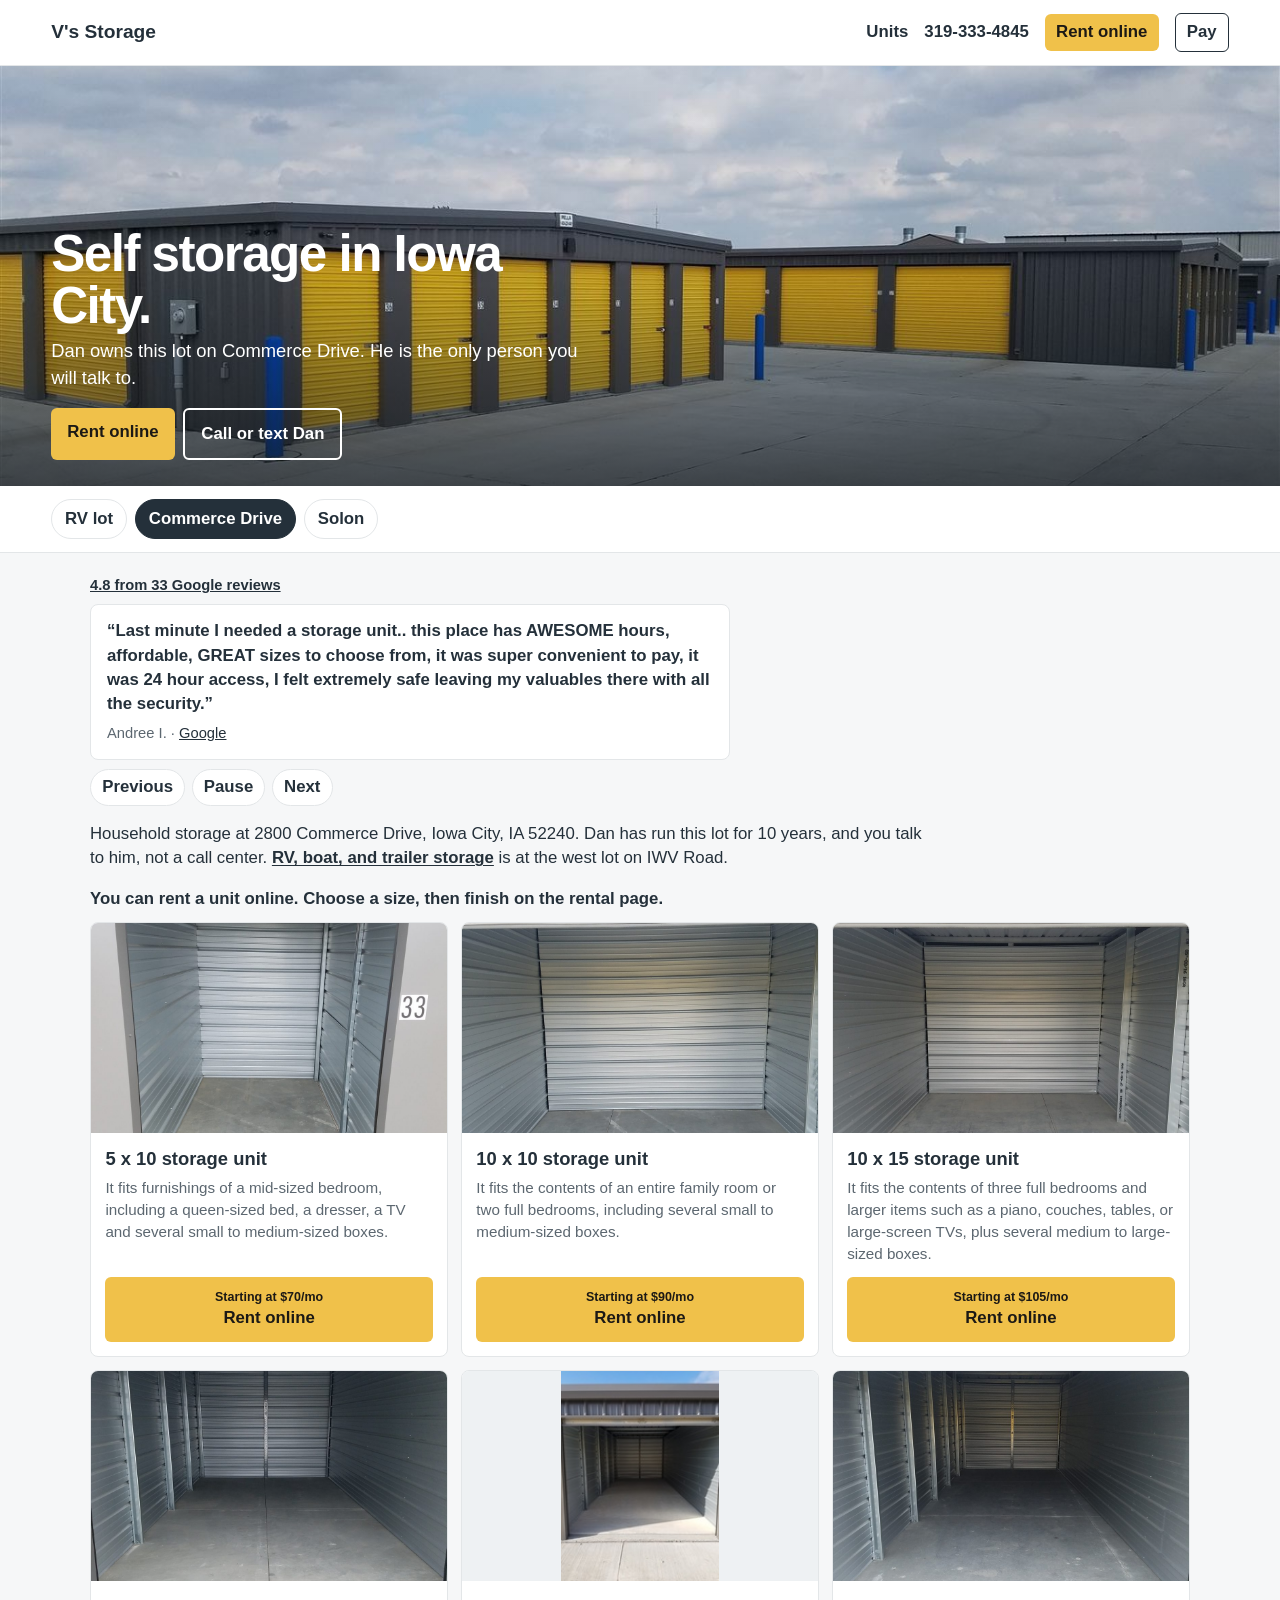
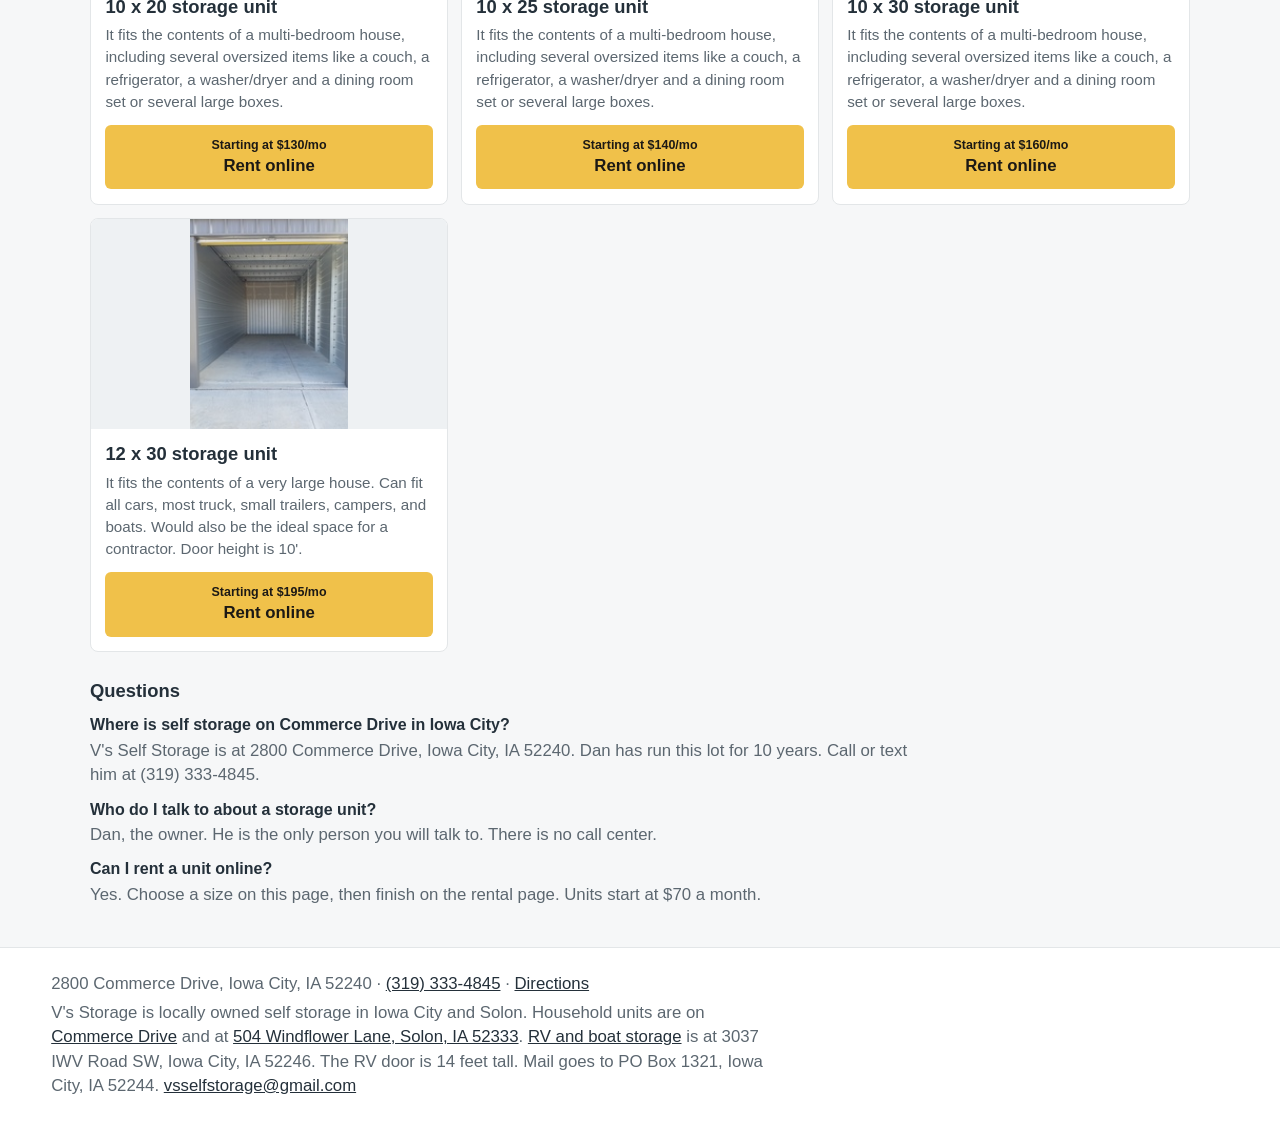
==== iowa-city.html @ 096932f5 "Show each lot on its own page and rotate the real Google reviews. Co-authored-by: Cursor <cursoragen" ====
<!DOCTYPE html>
<html lang="en">
<head>
  <meta charset="utf-8">
  <meta name="viewport" content="width=device-width, initial-scale=1">
  <title>Self Storage in Iowa City | 2800 Commerce Drive | V's</title>
  <meta name="description" content="Self storage at 2800 Commerce Drive, Iowa City. Dan has run it for 10 years and answers the phone. From $70 a month. Call (319) 333-4845.">
  <meta name="robots" content="index, follow, max-image-preview:large">
  <link rel="canonical" href="iowa-city.html">
  <meta property="og:type" content="website">
  <meta property="og:site_name" content="V's Storage">
  <meta property="og:locale" content="en_US">
  <meta property="og:title" content="Self Storage in Iowa City | 2800 Commerce Drive | V's">
  <meta property="og:description" content="Self storage at 2800 Commerce Drive, Iowa City. Dan has run it for 10 years and answers the phone. From $70 a month. Call (319) 333-4845.">
  <meta name="twitter:card" content="summary">
  <meta name="twitter:title" content="Self Storage in Iowa City | 2800 Commerce Drive | V's">
  <meta name="twitter:description" content="Self storage at 2800 Commerce Drive, Iowa City. Dan has run it for 10 years and answers the phone. From $70 a month. Call (319) 333-4845.">
  <link rel="preload" as="image" href="images/yellow.jpg" fetchpriority="high">
  <link rel="stylesheet" href="site.css">
  <script type="application/ld+json">
{
  "@context": "https://schema.org",
  "@graph": [
    {
      "@type": "Organization",
      "@id": "index.html#vs-storage",
      "name": "V's Storage",
      "email": "vsselfstorage@gmail.com",
      "telephone": "+1-319-333-4845",
      "founder": {
        "@type": "Person",
        "name": "Dan"
      },
      "sameAs": [
        "https://www.facebook.com/vselfstorage/",
        "https://www.vsrvstorage.com/",
        "https://www.vsselfstorageiowacity.com/",
        "https://www.vsselfstoragesolon.com/"
      ]
    },
    {
      "@type": "SelfStorage",
      "@id": "iowa-city.html#location",
      "name": "V's Self Storage",
      "description": "Self storage at 2800 Commerce Drive, Iowa City. Dan has run it for 10 years and answers the phone. From $70 a month. Call (319) 333-4845.",
      "telephone": "+1-319-333-4845",
      "email": "vsselfstorage@gmail.com",
      "parentOrganization": {
        "@id": "index.html#vs-storage"
      },
      "address": {
        "@type": "PostalAddress",
        "streetAddress": "2800 Commerce Drive",
        "addressLocality": "Iowa City",
        "addressRegion": "IA",
        "postalCode": "52240",
        "addressCountry": "US"
      },
      "hasMap": "https://www.google.com/maps?cid=9534833915343335467",
      "areaServed": {
        "@type": "City",
        "name": "Iowa City",
        "containedInPlace": {
          "@type": "State",
          "name": "Iowa"
        }
      },
      "priceRange": "$70-$195",
      "currenciesAccepted": "USD",
      "potentialAction": {
        "@type": "ReserveAction",
        "name": "Rent online",
        "target": "https://www.vsselfstorageiowacity.com/pages/rent"
      },
      "makesOffer": [
        {
          "@type": "Offer",
          "name": "5 x 10 storage unit",
          "price": "70",
          "priceCurrency": "USD",
          "availability": "https://schema.org/LimitedAvailability",
          "url": "https://www.vsselfstorageiowacity.com/pages/rent"
        },
        {
          "@type": "Offer",
          "name": "10 x 10 storage unit",
          "price": "90",
          "priceCurrency": "USD",
          "availability": "https://schema.org/LimitedAvailability",
          "url": "https://www.vsselfstorageiowacity.com/pages/rent"
        },
        {
          "@type": "Offer",
          "name": "10 x 15 storage unit",
          "price": "105",
          "priceCurrency": "USD",
          "availability": "https://schema.org/LimitedAvailability",
          "url": "https://www.vsselfstorageiowacity.com/pages/rent"
        },
        {
          "@type": "Offer",
          "name": "10 x 20 storage unit",
          "price": "130",
          "priceCurrency": "USD",
          "availability": "https://schema.org/LimitedAvailability",
          "url": "https://www.vsselfstorageiowacity.com/pages/rent"
        },
        {
          "@type": "Offer",
          "name": "10 x 25 storage unit",
          "price": "140",
          "priceCurrency": "USD",
          "availability": "https://schema.org/LimitedAvailability",
          "url": "https://www.vsselfstorageiowacity.com/pages/rent"
        },
        {
          "@type": "Offer",
          "name": "10 x 30 storage unit",
          "price": "160",
          "priceCurrency": "USD",
          "availability": "https://schema.org/LimitedAvailability",
          "url": "https://www.vsselfstorageiowacity.com/pages/rent"
        },
        {
          "@type": "Offer",
          "name": "12 x 30 storage unit",
          "price": "195",
          "priceCurrency": "USD",
          "availability": "https://schema.org/LimitedAvailability",
          "url": "https://www.vsselfstorageiowacity.com/pages/rent"
        }
      ]
    },
    {
      "@type": "FAQPage",
      "@id": "iowa-city.html#faq",
      "mainEntity": [
        {
          "@type": "Question",
          "name": "Where is self storage on Commerce Drive in Iowa City?",
          "acceptedAnswer": {
            "@type": "Answer",
            "text": "V's Self Storage is at 2800 Commerce Drive, Iowa City, IA 52240. Dan has run this lot for 10 years. Call or text him at (319) 333-4845."
          }
        },
        {
          "@type": "Question",
          "name": "Who do I talk to about a storage unit?",
          "acceptedAnswer": {
            "@type": "Answer",
            "text": "Dan, the owner. He is the only person you will talk to. There is no call center."
          }
        },
        {
          "@type": "Question",
          "name": "Can I rent a unit online?",
          "acceptedAnswer": {
            "@type": "Answer",
            "text": "Yes. Choose a size on this page, then finish on the rental page. Units start at $70 a month."
          }
        }
      ]
    }
  ]
}
  </script>
</head>
<body class="lot-yellow">
  <header>
    <a class="brand" href="#top">V's Storage</a>
    <nav>
      <a class="quiet" href="#units">Units</a>
      <a class="quiet" href="tel:+13193334845">319-333-4845</a>
      <a class="rent-nav" href="https://www.vsselfstorageiowacity.com/pages/rent">Rent online</a>
      <a class="pay" href="https://www.vsselfstorageiowacity.com/login">Pay</a>
    </nav>
  </header>

  <section class="hero" id="top">
    <img src="images/yellow.jpg" alt="Yellow storage doors at V's Self Storage on Commerce Drive in Iowa City" width="1400" height="1050" fetchpriority="high">
    <div class="hero-copy">
      <h1>Self storage in Iowa City.</h1>
      <p>Dan owns this lot on Commerce Drive. He is the only person you will talk to.</p>
      <div class="actions">
        <a class="call" href="https://www.vsselfstorageiowacity.com/pages/rent">Rent online</a>
        <a class="call phone" href="tel:+13193334845">Call or text Dan</a>
      </div>
    </div>
  </section>

  <nav class="lots" aria-label="Locations">
    <a href="index.html">RV lot</a>
    <a href="iowa-city.html" aria-current="page">Commerce Drive</a>
    <a href="solon.html">Solon</a>
  </nav>

  <main>
    <section class="reviews" aria-label="Google reviews">
      <p class="review-source"><a href="https://www.google.com/maps/place/?q=place_id:ChIJLYWzTwBr5IcRK_BipO2IUoQ">4.8 from 33 Google reviews</a></p>
      <blockquote>
        <p>“Last minute I needed a storage unit.. this place has AWESOME hours, affordable, GREAT sizes to choose from, it was super convenient to pay, it was 24 hour access, I felt extremely safe leaving my valuables there with all the security.”</p>
        <footer>Andree I. · <a href="https://www.google.com/maps/place/?q=place_id:ChIJLYWzTwBr5IcRK_BipO2IUoQ">Google</a></footer>
      </blockquote>
      <blockquote>
        <p>“Seamless, easy, clean, affordable, personable, and a reasonable process to secure a unit. Dan helped me a short term space between apartments and it couldn’t have been easier.”</p>
        <footer>Tara M. · <a href="https://www.google.com/maps/place/?q=place_id:ChIJLYWzTwBr5IcRK_BipO2IUoQ">Google</a></footer>
      </blockquote>
      <blockquote>
        <p>“As a college student needing a storage unit for the summer months every year, I know the challenge it can be to find a storage unit for the summer. V's made it easy to rent a unit online and Dan was very helpful and available anytime.”</p>
        <footer>Jill D. · <a href="https://www.google.com/maps/place/?q=place_id:ChIJLYWzTwBr5IcRK_BipO2IUoQ">Google</a></footer>
      </blockquote>
    </section>
    <p id="facts">Household storage at 2800 Commerce Drive, Iowa City, IA 52240. Dan has run this lot for 10 years, and you talk to him, not a call center. <a href="index.html">RV, boat, and trailer storage</a> is at the west lot on IWV Road.</p>
    <p id="rent-note">You can rent a unit online. Choose a size, then finish on the rental page.</p>
    <div class="units wide" id="units">
      <article class="unit">
        <img src="images/ic-5x10.jpg" alt="5 x 10 storage unit at V's in Iowa City" width="1050" height="1400" loading="lazy" decoding="async">
        <div><h2>5 x 10 storage unit</h2><p>It fits furnishings of a mid-sized bedroom, including a queen-sized bed, a dresser, a TV and several small to medium-sized boxes.</p></div>
        <a class="rent" href="https://www.vsselfstorageiowacity.com/pages/rent"><span>Starting at $70/mo</span>Rent online</a>
      </article>
      <article class="unit">
        <img src="images/ic-10x10.jpg" alt="10 x 10 storage unit at V's in Iowa City" width="1050" height="1400" loading="lazy" decoding="async">
        <div><h2>10 x 10 storage unit</h2><p>It fits the contents of an entire family room or two full bedrooms, including several small to medium-sized boxes.</p></div>
        <a class="rent" href="https://www.vsselfstorageiowacity.com/pages/rent"><span>Starting at $90/mo</span>Rent online</a>
      </article>
      <article class="unit">
        <img src="images/ic-10x15.jpg" alt="10 x 15 storage unit at V's in Iowa City" width="1050" height="1400" loading="lazy" decoding="async">
        <div><h2>10 x 15 storage unit</h2><p>It fits the contents of three full bedrooms and larger items such as a piano, couches, tables, or large-screen TVs, plus several medium to large-sized boxes.</p></div>
        <a class="rent" href="https://www.vsselfstorageiowacity.com/pages/rent"><span>Starting at $105/mo</span>Rent online</a>
      </article>
      <article class="unit">
        <img src="images/ic-10x20.jpg" alt="10 x 20 storage unit at V's in Iowa City" width="1050" height="1400" loading="lazy" decoding="async">
        <div><h2>10 x 20 storage unit</h2><p>It fits the contents of a multi-bedroom house, including several oversized items like a couch, a refrigerator, a washer/dryer and a dining room set or several large boxes.</p></div>
        <a class="rent" href="https://www.vsselfstorageiowacity.com/pages/rent"><span>Starting at $130/mo</span>Rent online</a>
      </article>
      <article class="unit fit">
        <img src="images/east-10-x-25.jpg" alt="10 x 25 storage unit at V's in Iowa City" width="150" height="200" loading="lazy" decoding="async">
        <div><h2>10 x 25 storage unit</h2><p>It fits the contents of a multi-bedroom house, including several oversized items like a couch, a refrigerator, a washer/dryer and a dining room set or several large boxes.</p></div>
        <a class="rent" href="https://www.vsselfstorageiowacity.com/pages/rent"><span>Starting at $140/mo</span>Rent online</a>
      </article>
      <article class="unit">
        <img src="images/ic-10x30.jpg" alt="10 x 30 storage unit at V's in Iowa City" width="1050" height="1400" loading="lazy" decoding="async">
        <div><h2>10 x 30 storage unit</h2><p>It fits the contents of a multi-bedroom house, including several oversized items like a couch, a refrigerator, a washer/dryer and a dining room set or several large boxes.</p></div>
        <a class="rent" href="https://www.vsselfstorageiowacity.com/pages/rent"><span>Starting at $160/mo</span>Rent online</a>
      </article>
      <article class="unit fit">
        <img src="images/east-12-x-30.jpg" alt="12 x 30 storage unit at V's in Iowa City" width="150" height="200" loading="lazy" decoding="async">
        <div><h2>12 x 30 storage unit</h2><p>It fits the contents of a very large house. Can fit all cars, most truck, small trailers, campers, and boats. Would also be the ideal space for a contractor. Door height is 10'.</p></div>
        <a class="rent" href="https://www.vsselfstorageiowacity.com/pages/rent"><span>Starting at $195/mo</span>Rent online</a>
      </article>
    </div>
    <section class="faq" aria-labelledby="faq-title">
      <h2 id="faq-title">Questions</h2>
      <article>
        <h3>Where is self storage on Commerce Drive in Iowa City?</h3>
        <p>V's Self Storage is at 2800 Commerce Drive, Iowa City, IA 52240. Dan has run this lot for 10 years. Call or text him at (319) 333-4845.</p>
      </article>
      <article>
        <h3>Who do I talk to about a storage unit?</h3>
        <p>Dan, the owner. He is the only person you will talk to. There is no call center.</p>
      </article>
      <article>
        <h3>Can I rent a unit online?</h3>
        <p>Yes. Choose a size on this page, then finish on the rental page. Units start at $70 a month.</p>
      </article>
    </section>
  </main>

  <footer>
    <p>2800 Commerce Drive, Iowa City, IA 52240 · <a href="tel:+13193334845">(319) 333-4845</a> · <a href="https://www.google.com/maps?cid=9534833915343335467">Directions</a></p>
    <p>V's Storage is locally owned self storage in Iowa City and Solon. Household units are on <a href="iowa-city.html">Commerce Drive</a> and at <a href="solon.html">504 Windflower Lane, Solon, IA 52333</a>. <a href="index.html">RV and boat storage</a> is at 3037 IWV Road SW, Iowa City, IA 52246. The RV door is 14 feet tall. Mail goes to PO Box 1321, Iowa City, IA 52244. <a href="mailto:vsselfstorage@gmail.com">vsselfstorage@gmail.com</a></p>
  </footer>
  <script src="reviews.js"></script>
</body>
</html>
---- site.css ----
:root { --ink: #24303a; --muted: #5c6770; --line: #e3e6e8; --yellow: #f0c14a; --bg: #f6f7f8; --star: #f0c14a; --star-edge: #c99612; }
body.lot-orange { --star: #e85d04; --star-edge: #c44c00; }
* { box-sizing: border-box; }
body { margin: 0; background: var(--bg); color: var(--ink); font-family: "Segoe UI", Arial, sans-serif; font-size: 1.05rem; line-height: 1.45; }
img { max-width: 100%; display: block; }
a { color: inherit; }
button { font: inherit; color: inherit; cursor: pointer; }
:focus-visible { outline: 3px solid var(--ink); outline-offset: 2px; }
header { display: flex; align-items: center; justify-content: space-between; gap: 1rem; padding: 0.8rem 4vw; background: #fff; border-bottom: 1px solid var(--line); }
.brand { font-weight: 700; text-decoration: none; font-size: 1.2rem; }
nav { display: flex; gap: 1rem; align-items: center; }
nav a { text-decoration: none; font-weight: 600; }
.pay, .rent-nav { border-radius: 6px; padding: 0.4rem 0.7rem; font-weight: 700; text-decoration: none; }
.pay { border: 1px solid var(--ink); }
.rent-nav { background: var(--yellow); color: #1c1915; }
.hero { position: relative; min-height: 420px; color: #fff; display: flex; align-items: flex-end; }
.hero img { position: absolute; inset: 0; width: 100%; height: 100%; object-fit: cover; object-position: center 40%; }
.hero::after { content: ""; position: absolute; inset: 0; background: linear-gradient(to top, rgba(20,24,28,.72), rgba(20,24,28,.05) 55%); }
.hero-copy { position: relative; z-index: 1; padding: 2rem 4vw 1.6rem; max-width: 640px; }
h1 { margin: 0 0 0.4rem; font-size: clamp(2.1rem, 4vw, 3.2rem); line-height: 1.02; letter-spacing: -0.03em; }
.hero p { margin: 0 0 1rem; font-size: 1.15rem; }
.actions { display: flex; flex-wrap: wrap; gap: 0.55rem; }
.call { display: inline-block; background: var(--yellow); color: #1c1915; text-decoration: none; font-weight: 700; border-radius: 6px; padding: 0.75rem 1rem; }
.call.phone { background: transparent; color: #fff; border: 2px solid #fff; }
.lots { display: flex; gap: 0.5rem; padding: 0.8rem 4vw; background: #fff; border-bottom: 1px solid var(--line); overflow-x: auto; }
.lots a { border: 1px solid var(--line); background: #fff; border-radius: 999px; padding: 0.45rem 0.8rem; font-weight: 600; white-space: nowrap; text-decoration: none; }
.lots a[aria-current="page"] { background: var(--ink); color: #fff; border-color: var(--ink); }
main { width: min(1100px, calc(100% - 8vw)); margin: 0 auto; padding: 1.4rem 0 2.5rem; }
.reviews { display: grid; grid-template-columns: 1fr 1fr 1fr; gap: 0.7rem; margin-bottom: 1rem; }
.review-source { margin: 0 0 0.45rem; font-size: 0.92rem; grid-column: 1 / -1; }
.review-source a { font-weight: 600; }
.stars { margin: 0 0 0.4rem; color: var(--star); letter-spacing: 0.14em; font-size: 1.2rem; font-weight: 400; line-height: 1; }
.stars span { -webkit-text-stroke: 0.35px var(--star-edge); paint-order: stroke fill; }
.reviews blockquote footer { padding: 0; background: transparent; border: 0; }
.review-controls { display: flex; gap: 0.4rem; margin-top: 0.55rem; }
.review-controls button { border: 1px solid var(--line); background: #fff; border-radius: 999px; padding: 0.35rem 0.7rem; font-weight: 600; }
.reviews.is-rotating { display: block; max-width: 40rem; }
.reviews.is-rotating blockquote[hidden] { display: none; }
#facts { margin: 0 0 1rem; max-width: 52rem; }
#facts a { font-weight: 600; text-decoration: underline; text-underline-offset: 0.14em; }
#rent-note { margin: 0 0 0.7rem; font-weight: 700; }
blockquote { margin: 0; background: #fff; border: 1px solid var(--line); border-radius: 8px; padding: 0.9rem 1rem; }
blockquote p { margin: 0 0 0.4rem; font-weight: 650; font-weight: 600; }
blockquote footer { color: var(--muted); font-size: 0.92rem; border: 0; }
.units { display: grid; gap: 0.6rem; }
.unit { display: grid; grid-template-columns: 112px 1fr auto; gap: 0.9rem; align-items: center; background: #fff; border: 1px solid var(--line); border-radius: 8px; padding: 0.55rem; }
.unit img { width: 112px; height: 84px; object-fit: cover; border-radius: 4px; }
.unit h2 { margin: 0; font-size: 1.15rem; }
.unit p { margin: 0.25rem 0 0; color: var(--muted); font-size: 0.95rem; }
.rent { display: inline-block; background: var(--yellow); color: #1c1915; text-decoration: none; font-weight: 700; border-radius: 6px; padding: 0.7rem 0.9rem; text-align: center; min-width: 118px; }
.rent span { display: block; font-size: 0.78rem; font-weight: 600; }
.faq { margin-top: 1.6rem; max-width: 52rem; }
.faq h2 { margin: 0 0 0.55rem; font-size: 1.15rem; }
.faq article + article { margin-top: 0.65rem; }
.faq h3 { margin: 0; font-size: 1rem; font-weight: 600; }
.faq p { margin: 0.12rem 0 0; color: var(--muted); }
footer { background: #fff; border-top: 1px solid var(--line); padding: 1.2rem 4vw 1.6rem; color: var(--muted); }
footer p { margin: 0.3rem 0; max-width: 46rem; }
footer a { color: var(--ink); }
@media (min-width: 960px) {
  .units.wide { grid-template-columns: repeat(3, minmax(0, 1fr)); gap: 0.8rem; align-items: stretch; }
  .units.wide .unit { grid-template-columns: 1fr; grid-template-rows: auto 1fr auto; align-items: stretch; padding: 0; gap: 0; overflow: hidden; height: 100%; }
  .units.wide .unit img { width: 100%; height: 210px; border-radius: 0; object-fit: cover; object-position: center 42%; }
  .units.wide .unit.fit img { object-fit: contain; background: #eef1f3; }
  .units.wide .unit > div { padding: 0.8rem 0.9rem 0; }
  .units.wide .rent { margin: 0.75rem 0.9rem 0.9rem; align-self: end; }
  .units.rv { grid-template-columns: 1fr 1fr; gap: 0.8rem; align-items: stretch; }
  .units.rv .unit { grid-template-columns: 150px 1fr; align-items: start; padding: 0.7rem; height: 100%; }
  .units.rv .unit img { width: 150px; height: 200px; object-fit: cover; }
  .units.rv .rent { grid-column: 2; justify-self: start; margin-top: 0.7rem; }
}
@media (max-width: 720px) {
  .hero { min-height: 320px; }
  main { display: flex; flex-direction: column; padding-top: 0.85rem; }
  .reviews { order: 1; }
  .reviews {
    display: flex;
    gap: 0.55rem;
    overflow-x: auto;
    scroll-snap-type: x mandatory;
    scrollbar-width: none;
    margin: 0 -4vw 0.65rem;
    padding: 0 4vw 0.15rem;
  }
  .reviews::-webkit-scrollbar { display: none; }
  .reviews blockquote { flex: 0 0 min(15.5rem, 82%); scroll-snap-align: start; padding: 0.55rem 0.7rem; }
  .reviews blockquote p { margin: 0; font-size: 0.92rem; }
  .reviews blockquote footer { margin-top: 0.15rem; font-size: 0.8rem; }
  .reviews.is-rotating { display: block; margin: 0 0 0.65rem; padding: 0; overflow: visible; }
  .reviews .stars { margin: 0 0 0.25rem; }
  #facts { order: 3; font-size: 0.92rem; margin: 0.85rem 0 0; }
  .faq { order: 4; margin-top: 0.85rem; }
  #rent-note, #units { order: 2; }
  .unit { grid-template-columns: 1fr; padding: 0; gap: 0; overflow: hidden; }
  .unit img { width: 100%; height: 168px; border-radius: 0; object-fit: cover; object-position: center 42%; }
  .unit.fit img { object-fit: contain; background: #eef1f3; }
  .unit > div { padding: 0.6rem 0.75rem 0; }
  .unit h2 { font-size: 1.05rem; }
  .unit p {
    display: -webkit-box;
    -webkit-box-orient: vertical;
    -webkit-line-clamp: 2;
    line-clamp: 2;
    overflow: hidden;
    margin-top: 0.15rem;
    font-size: 0.88rem;
  }
  .rent { grid-column: 1 / -1; margin: 0.5rem 0.75rem 0.7rem; padding: 0.55rem 0.75rem; }
  nav .quiet { display: none; }
}
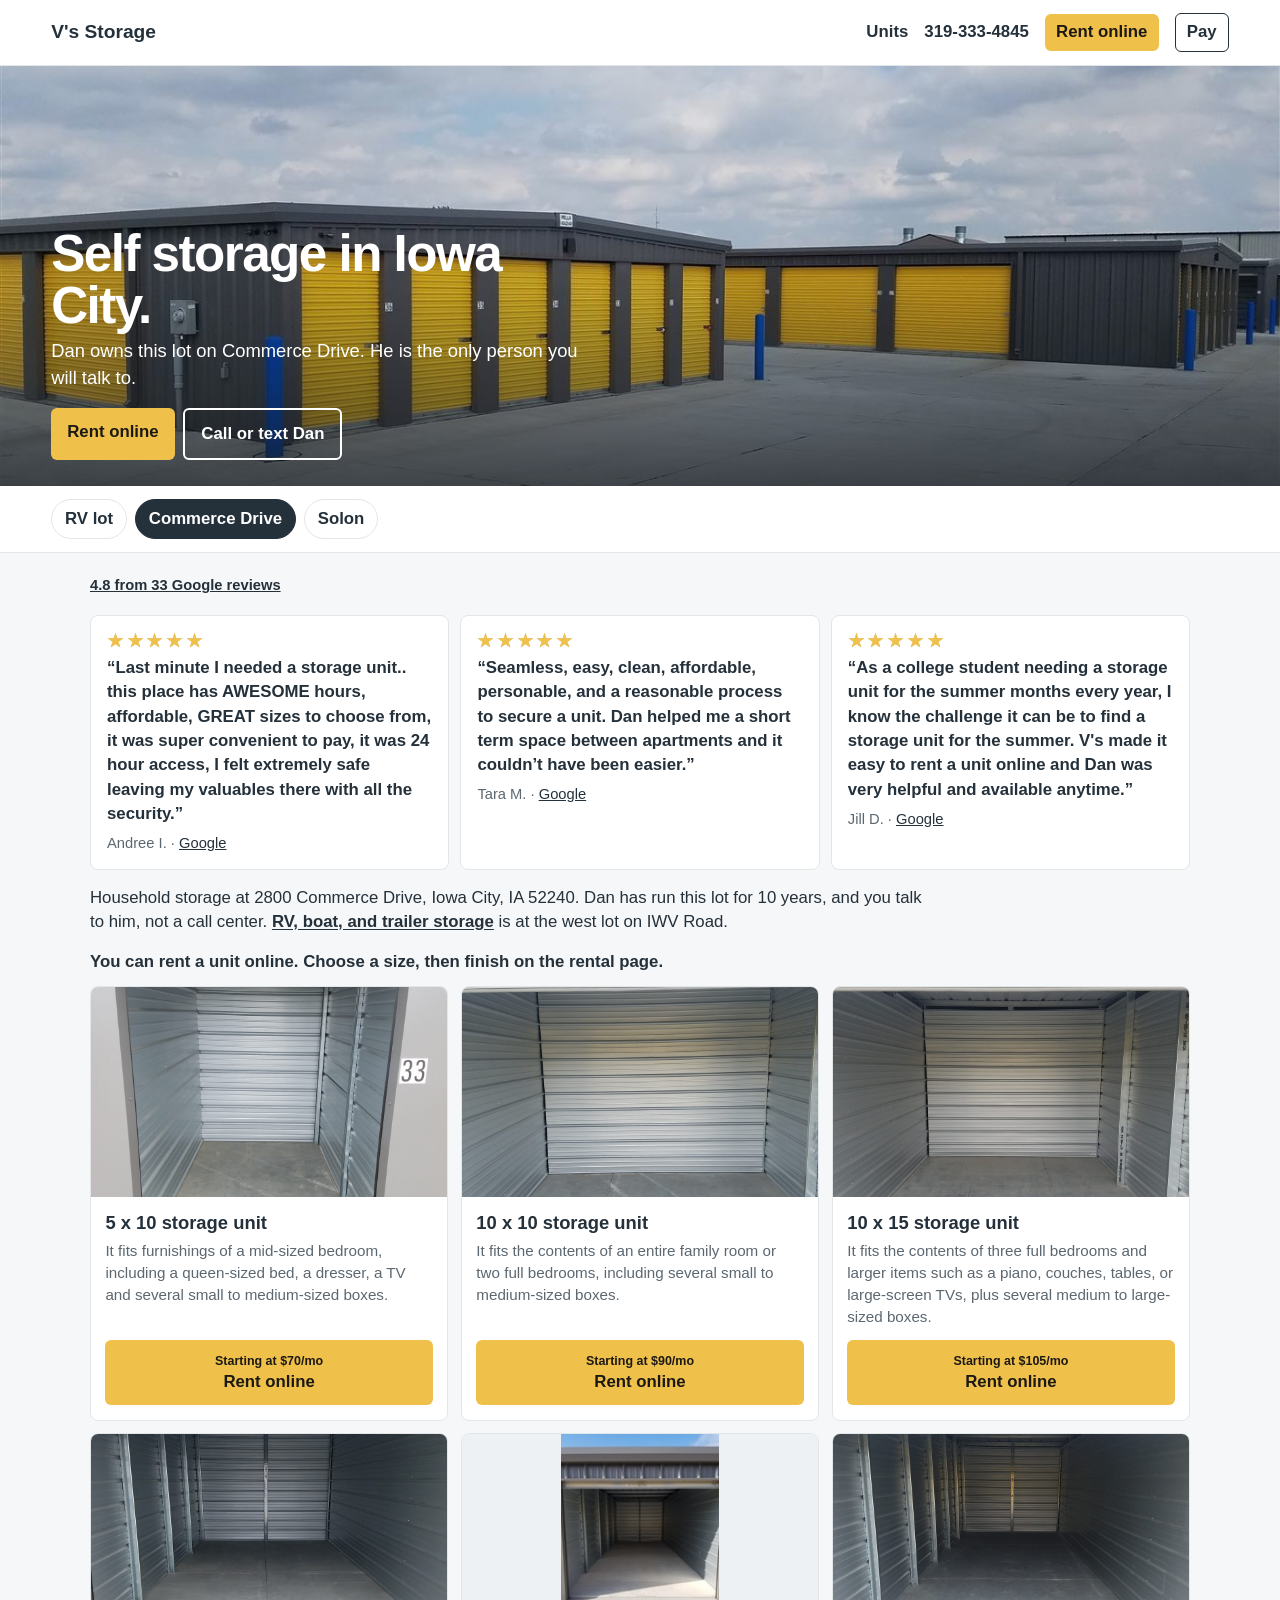
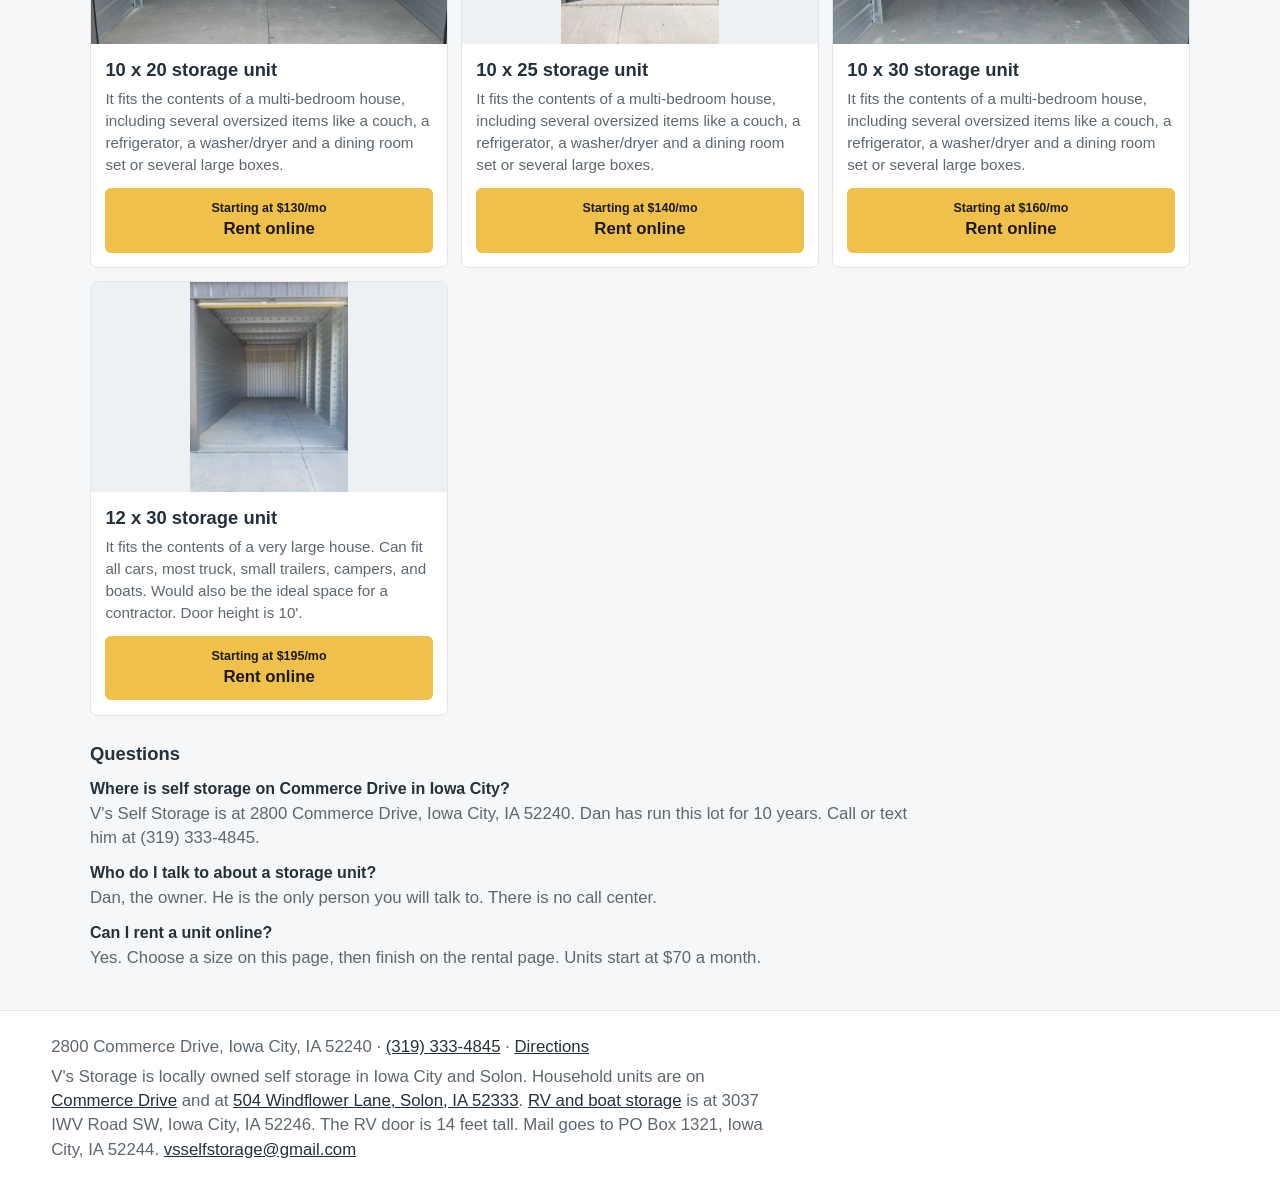
==== commit 62716d78: "Add yellow stars to the Commerce Drive Google reviews. Co-authored-by: Cursor <cursoragent@cursor.co" ====
--- a/iowa-city.html
+++ b/iowa-city.html
@@ -198,14 +198,17 @@
     <section class="reviews" aria-label="Google reviews">
       <p class="review-source"><a href="https://www.google.com/maps/place/?q=place_id:ChIJLYWzTwBr5IcRK_BipO2IUoQ">4.8 from 33 Google reviews</a></p>
       <blockquote>
+        <p class="stars" aria-label="5 out of 5 stars"><span aria-hidden="true">★★★★★</span></p>
         <p>“Last minute I needed a storage unit.. this place has AWESOME hours, affordable, GREAT sizes to choose from, it was super convenient to pay, it was 24 hour access, I felt extremely safe leaving my valuables there with all the security.”</p>
         <footer>Andree I. · <a href="https://www.google.com/maps/place/?q=place_id:ChIJLYWzTwBr5IcRK_BipO2IUoQ">Google</a></footer>
       </blockquote>
       <blockquote>
+        <p class="stars" aria-label="5 out of 5 stars"><span aria-hidden="true">★★★★★</span></p>
         <p>“Seamless, easy, clean, affordable, personable, and a reasonable process to secure a unit. Dan helped me a short term space between apartments and it couldn’t have been easier.”</p>
         <footer>Tara M. · <a href="https://www.google.com/maps/place/?q=place_id:ChIJLYWzTwBr5IcRK_BipO2IUoQ">Google</a></footer>
       </blockquote>
       <blockquote>
+        <p class="stars" aria-label="5 out of 5 stars"><span aria-hidden="true">★★★★★</span></p>
         <p>“As a college student needing a storage unit for the summer months every year, I know the challenge it can be to find a storage unit for the summer. V's made it easy to rent a unit online and Dan was very helpful and available anytime.”</p>
         <footer>Jill D. · <a href="https://www.google.com/maps/place/?q=place_id:ChIJLYWzTwBr5IcRK_BipO2IUoQ">Google</a></footer>
       </blockquote>
--- a/site.css
+++ b/site.css
@@ -32,9 +32,6 @@
 .stars { margin: 0 0 0.4rem; color: var(--star); letter-spacing: 0.14em; font-size: 1.2rem; font-weight: 400; line-height: 1; }
 .stars span { -webkit-text-stroke: 0.35px var(--star-edge); paint-order: stroke fill; }
 .reviews blockquote footer { padding: 0; background: transparent; border: 0; }
-.review-controls { display: flex; gap: 0.4rem; margin-top: 0.55rem; }
-.review-controls button { border: 1px solid var(--line); background: #fff; border-radius: 999px; padding: 0.35rem 0.7rem; font-weight: 600; }
-.reviews.is-rotating { display: block; max-width: 40rem; }
 .reviews.is-rotating blockquote[hidden] { display: none; }
 #facts { margin: 0 0 1rem; max-width: 52rem; }
 #facts a { font-weight: 600; text-decoration: underline; text-underline-offset: 0.14em; }
@@ -86,7 +83,14 @@
   .reviews blockquote { flex: 0 0 min(15.5rem, 82%); scroll-snap-align: start; padding: 0.55rem 0.7rem; }
   .reviews blockquote p { margin: 0; font-size: 0.92rem; }
   .reviews blockquote footer { margin-top: 0.15rem; font-size: 0.8rem; }
-  .reviews.is-rotating { display: block; margin: 0 0 0.65rem; padding: 0; overflow: visible; }
+  .reviews.is-rotating {
+    display: grid;
+    grid-template-columns: 1fr;
+    margin: 0 0 0.65rem;
+    padding: 0;
+    overflow: visible;
+  }
+  .reviews.is-rotating blockquote { flex: none; width: auto; }
   .reviews .stars { margin: 0 0 0.25rem; }
   #facts { order: 3; font-size: 0.92rem; margin: 0.85rem 0 0; }
   .faq { order: 4; margin-top: 0.85rem; }
